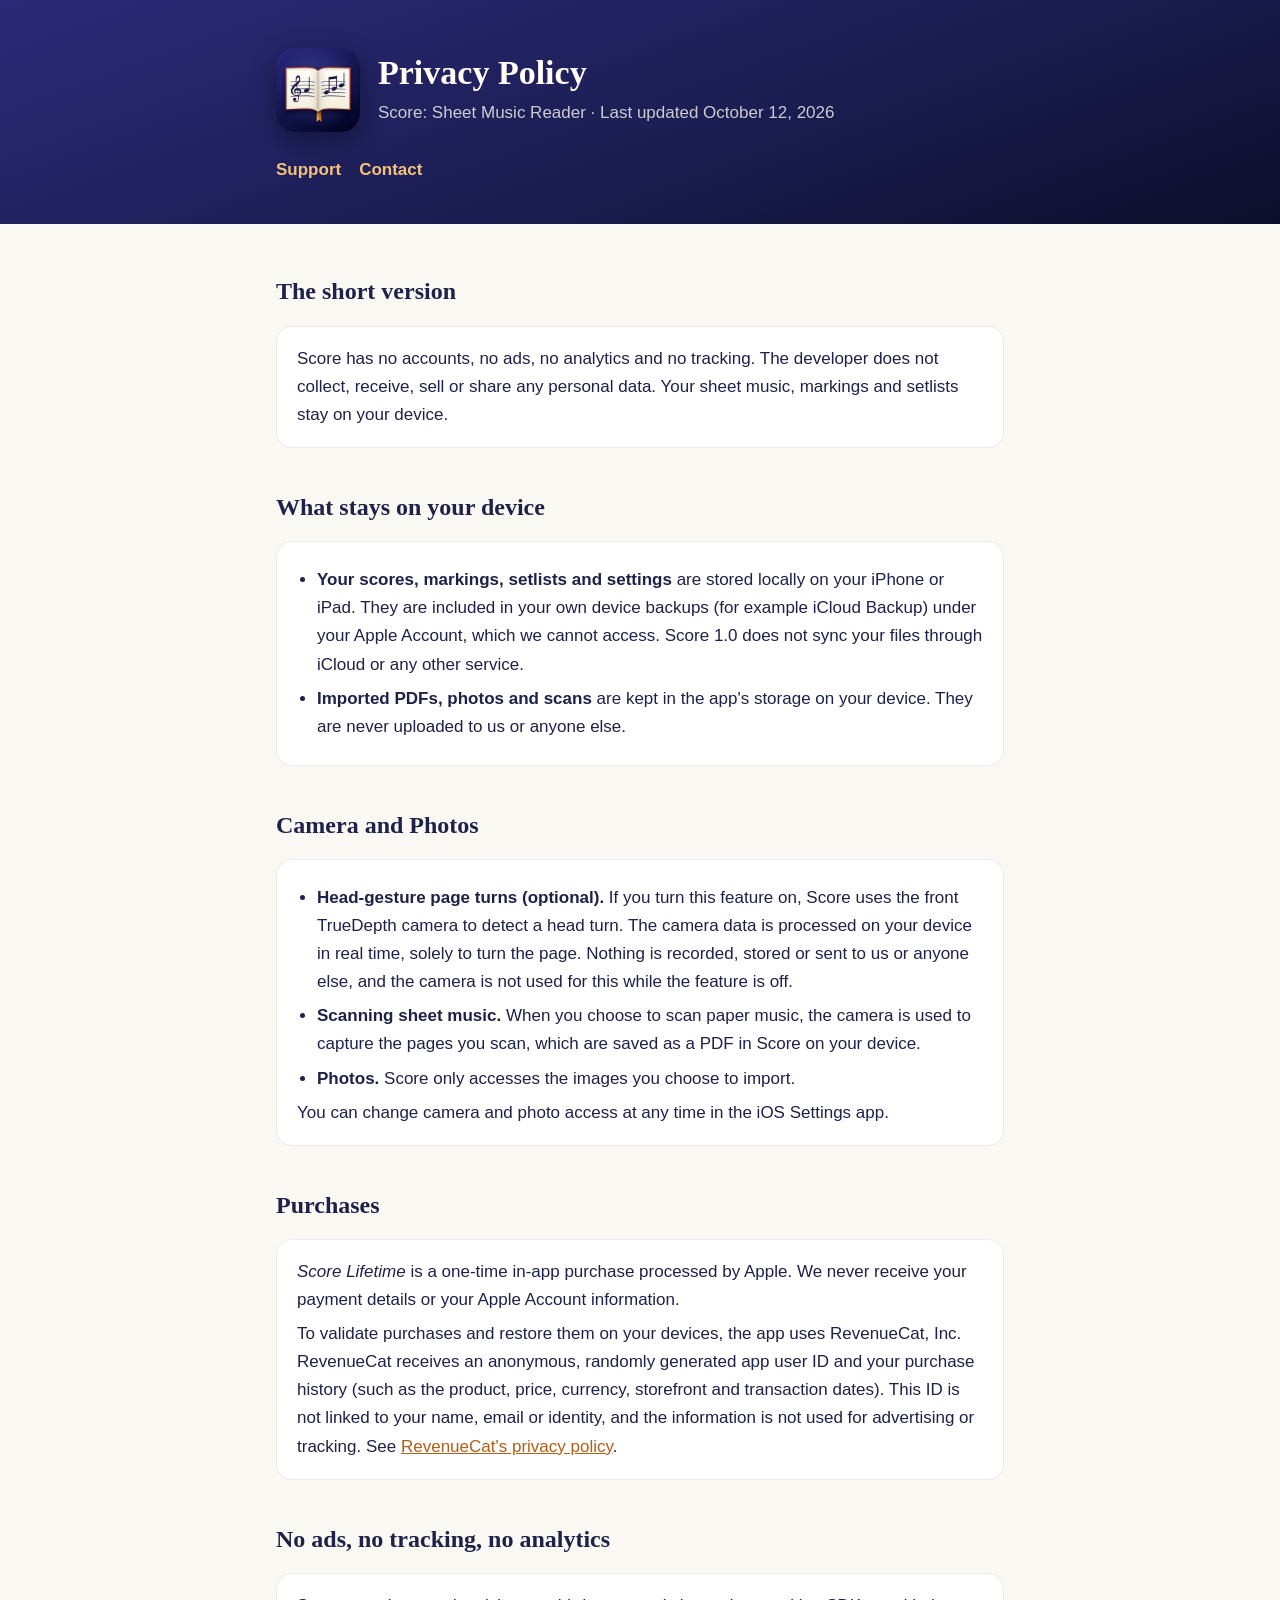
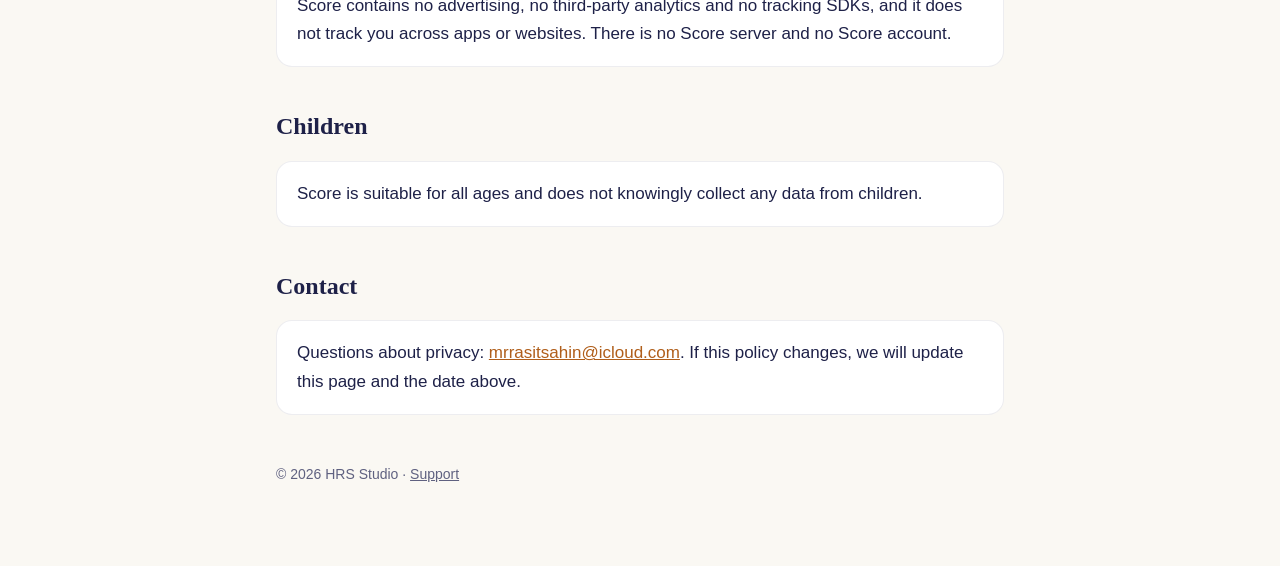
==== privacy.html @ c7d860ef "Score support and privacy site" ====
<!doctype html>
<html lang="en">
<head>
<meta charset="utf-8">
<meta name="viewport" content="width=device-width,initial-scale=1">
<title>Score: Sheet Music Reader — Privacy Policy</title>
<meta name="description" content="Privacy Policy for Score: Sheet Music Reader. No data is collected by the developer; your music stays on your device.">
<link rel="stylesheet" href="style.css">
<link rel="icon" href="icon.png">
<link rel="apple-touch-icon" href="icon.png">
</head>
<body>
<div class="hero"><div class="wrap">
<header><img src="icon.png" alt=""><div><h1>Privacy Policy</h1><p class="sub">Score: Sheet Music Reader · Last updated October 12, 2026</p></div></header>
<nav><a href="index.html">Support</a><a href="#contact">Contact</a></nav>
</div></div>
<main class="wrap">

<h2>The short version</h2>
<div class="card"><p>Score has no accounts, no ads, no analytics and no tracking. The developer does not collect, receive, sell or share any personal data. Your sheet music, markings and setlists stay on your device.</p></div>

<h2>What stays on your device</h2>
<div class="card"><ul>
<li><strong>Your scores, markings, setlists and settings</strong> are stored locally on your iPhone or iPad. They are included in your own device backups (for example iCloud Backup) under your Apple Account, which we cannot access. Score 1.0 does not sync your files through iCloud or any other service.</li>
<li><strong>Imported PDFs, photos and scans</strong> are kept in the app's storage on your device. They are never uploaded to us or anyone else.</li>
</ul></div>

<h2>Camera and Photos</h2>
<div class="card"><ul>
<li><strong>Head-gesture page turns (optional).</strong> If you turn this feature on, Score uses the front TrueDepth camera to detect a head turn. The camera data is processed on your device in real time, solely to turn the page. Nothing is recorded, stored or sent to us or anyone else, and the camera is not used for this while the feature is off.</li>
<li><strong>Scanning sheet music.</strong> When you choose to scan paper music, the camera is used to capture the pages you scan, which are saved as a PDF in Score on your device.</li>
<li><strong>Photos.</strong> Score only accesses the images you choose to import.</li>
</ul><p>You can change camera and photo access at any time in the iOS Settings app.</p></div>

<h2>Purchases</h2>
<div class="card"><p><em>Score Lifetime</em> is a one-time in-app purchase processed by Apple. We never receive your payment details or your Apple Account information.</p>
<p>To validate purchases and restore them on your devices, the app uses RevenueCat, Inc. RevenueCat receives an anonymous, randomly generated app user ID and your purchase history (such as the product, price, currency, storefront and transaction dates). This ID is not linked to your name, email or identity, and the information is not used for advertising or tracking. See <a href="https://www.revenuecat.com/privacy">RevenueCat's privacy policy</a>.</p></div>

<h2>No ads, no tracking, no analytics</h2>
<div class="card"><p>Score contains no advertising, no third-party analytics and no tracking SDKs, and it does not track you across apps or websites. There is no Score server and no Score account.</p></div>

<h2>Children</h2>
<div class="card"><p>Score is suitable for all ages and does not knowingly collect any data from children.</p></div>

<h2 id="contact">Contact</h2>
<div class="card"><p>Questions about privacy: <a href="mailto:mrrasitsahin@icloud.com">mrrasitsahin@icloud.com</a>. If this policy changes, we will update this page and the date above.</p></div>

<footer>© 2026 HRS Studio · <a href="index.html">Support</a></footer>
</main>
</body>
</html>
---- style.css ----
:root{--bg:#faf8f3;--fg:#1e2148;--muted:#5f6180;--accent:#b05e1a;--card:#ffffff;--line:rgba(30,33,72,.08);--hero:#1a1c4f;--hero2:#2b2a78}
@media (prefers-color-scheme:dark){:root{--bg:#121212;--fg:#f1eee6;--muted:#a9a8b8;--accent:#f0a24a;--card:#1d1d24;--line:rgba(255,255,255,.08);--hero:#14153a;--hero2:#24236a}}
*{box-sizing:border-box}
html{-webkit-text-size-adjust:100%}
body{margin:0;background:var(--bg);color:var(--fg);font:17px/1.65 -apple-system,BlinkMacSystemFont,"Segoe UI",Roboto,sans-serif}
.hero{background:linear-gradient(160deg,var(--hero2),var(--hero) 60%,#0c0e2a);color:#fffcf4}
.hero .wrap{padding-top:48px;padding-bottom:40px}
.wrap{max-width:760px;margin:0 auto;padding:0 16px}
main.wrap{padding-top:8px;padding-bottom:80px}
header{display:flex;gap:18px;align-items:center}
header img{width:84px;height:84px;border-radius:19px;box-shadow:0 8px 24px rgba(0,0,0,.35);flex:none}
h1{margin:0;font-family:ui-serif,"New York",Georgia,serif;font-size:34px;line-height:1.15;font-weight:700}
.sub{margin:6px 0 0;color:rgba(255,252,244,.78)}
.hero nav{margin-top:24px;display:flex;flex-wrap:wrap;gap:8px 18px}
.hero nav a{color:#f5c27a;font-weight:600;text-decoration:none}
.hero nav a:hover{text-decoration:underline}
h2{font-family:ui-serif,"New York",Georgia,serif;font-size:24px;margin:40px 0 8px}
.card{background:var(--card);border:1px solid var(--line);border-radius:16px;padding:18px 20px;margin:14px 0}
.card p{margin:6px 0 0}.card p:first-child{margin-top:0}
.card ul{margin:6px 0 0;padding-left:20px}.card li{margin:6px 0}
.features{display:grid;grid-template-columns:repeat(auto-fit,minmax(220px,1fr));gap:12px;margin-top:14px}
.features .card{margin:0}
.features strong{display:block;margin-bottom:2px}
.features p{color:var(--muted);font-size:15.5px;line-height:1.55}
a{color:var(--accent)}
.btn{display:inline-block;margin-top:12px;background:var(--accent);color:#fff;text-decoration:none;padding:12px 20px;border-radius:12px;font-weight:600}
@media (prefers-color-scheme:dark){.btn{color:#1a1206}}
kbd{font:600 14px ui-monospace,SFMono-Regular,Menlo,monospace;background:var(--line);border-radius:6px;padding:1px 6px}
footer{color:var(--muted);font-size:14px;margin-top:48px}
footer a{color:var(--muted)}
@media (max-width:480px){h1{font-size:28px}header img{width:68px;height:68px;border-radius:15px}}
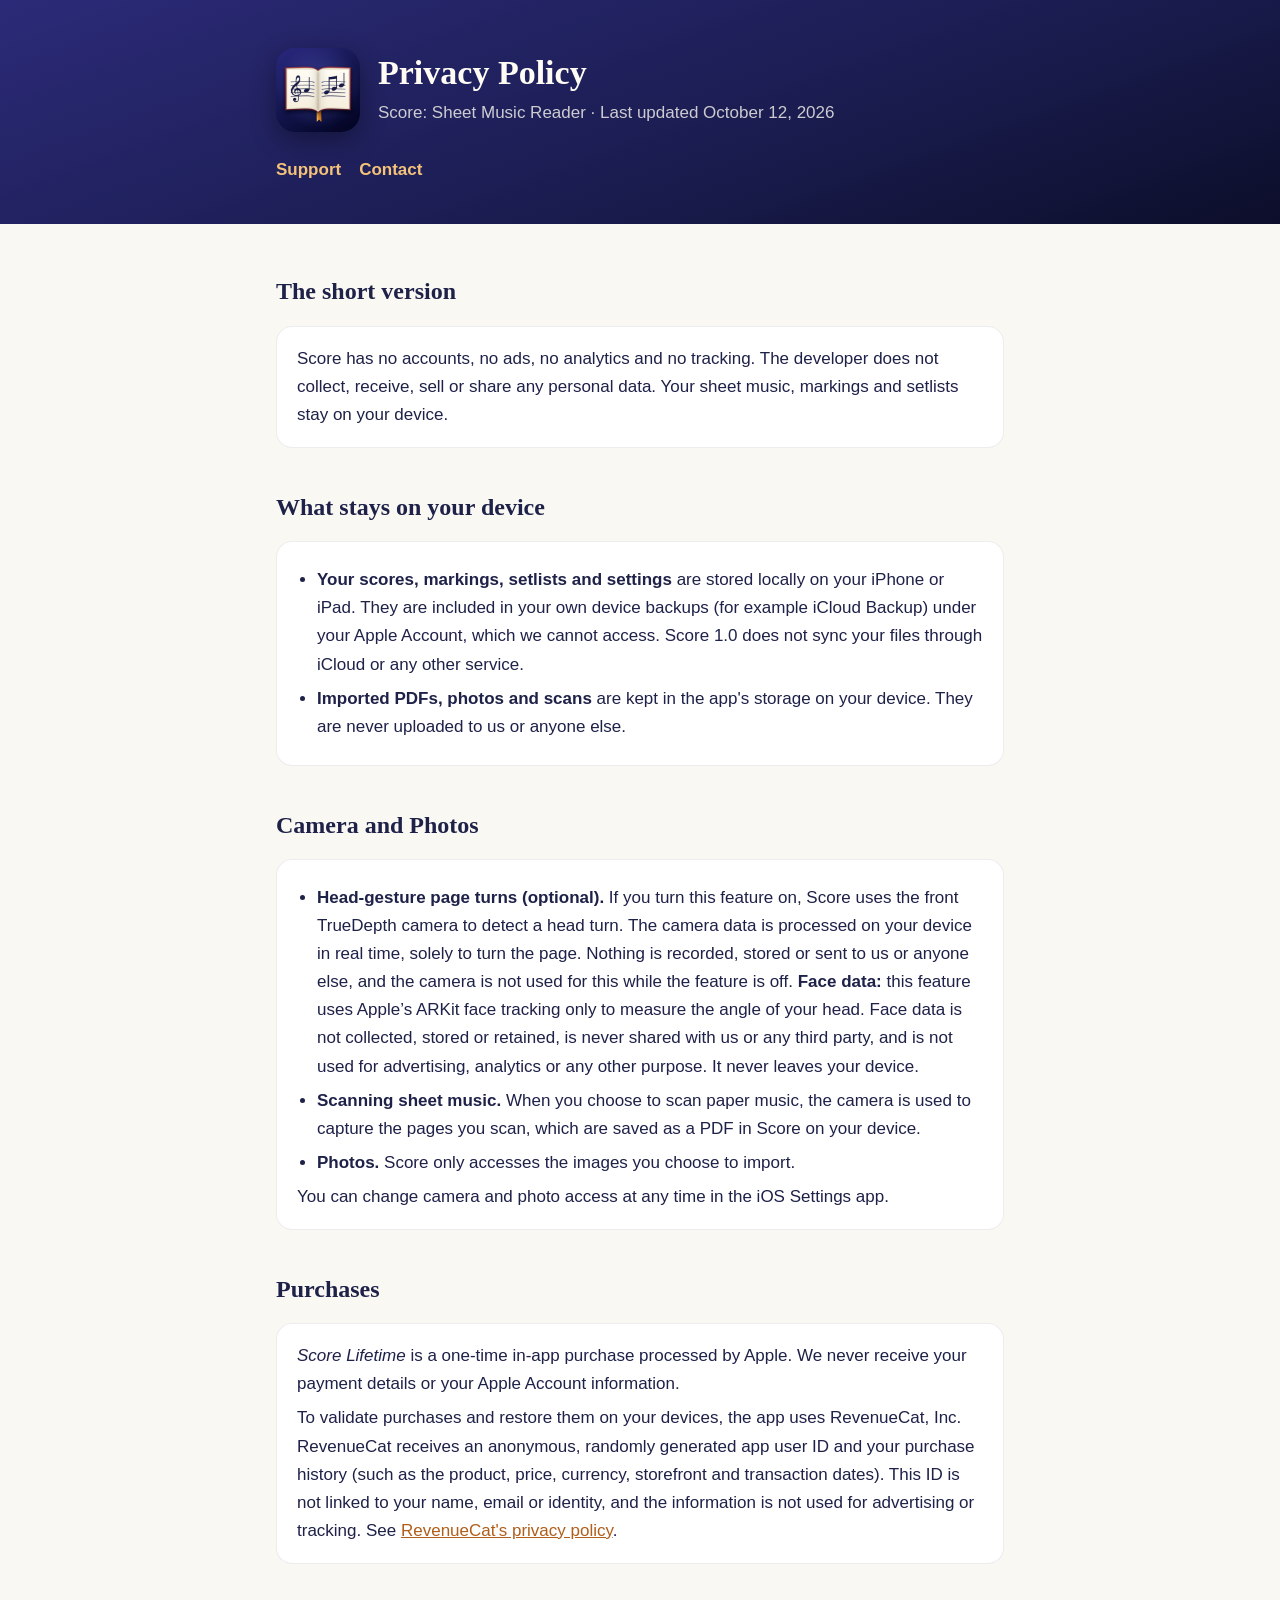
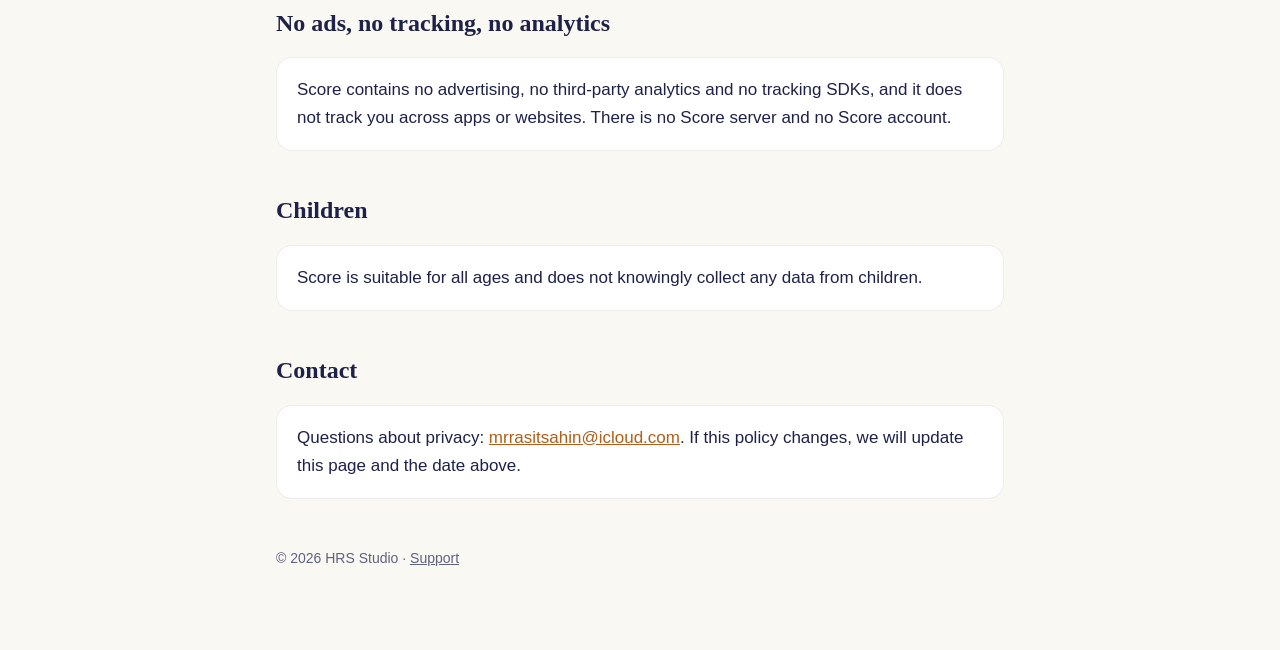
==== commit e2fa55f0: "Privacy: explicit ARKit face data statement" ====
--- a/privacy.html
+++ b/privacy.html
@@ -27,7 +27,7 @@
 
 <h2>Camera and Photos</h2>
 <div class="card"><ul>
-<li><strong>Head-gesture page turns (optional).</strong> If you turn this feature on, Score uses the front TrueDepth camera to detect a head turn. The camera data is processed on your device in real time, solely to turn the page. Nothing is recorded, stored or sent to us or anyone else, and the camera is not used for this while the feature is off.</li>
+<li><strong>Head-gesture page turns (optional).</strong> If you turn this feature on, Score uses the front TrueDepth camera to detect a head turn. The camera data is processed on your device in real time, solely to turn the page. Nothing is recorded, stored or sent to us or anyone else, and the camera is not used for this while the feature is off. <strong>Face data:</strong> this feature uses Apple&rsquo;s ARKit face tracking only to measure the angle of your head. Face data is not collected, stored or retained, is never shared with us or any third party, and is not used for advertising, analytics or any other purpose. It never leaves your device.</li>
 <li><strong>Scanning sheet music.</strong> When you choose to scan paper music, the camera is used to capture the pages you scan, which are saved as a PDF in Score on your device.</li>
 <li><strong>Photos.</strong> Score only accesses the images you choose to import.</li>
 </ul><p>You can change camera and photo access at any time in the iOS Settings app.</p></div>
